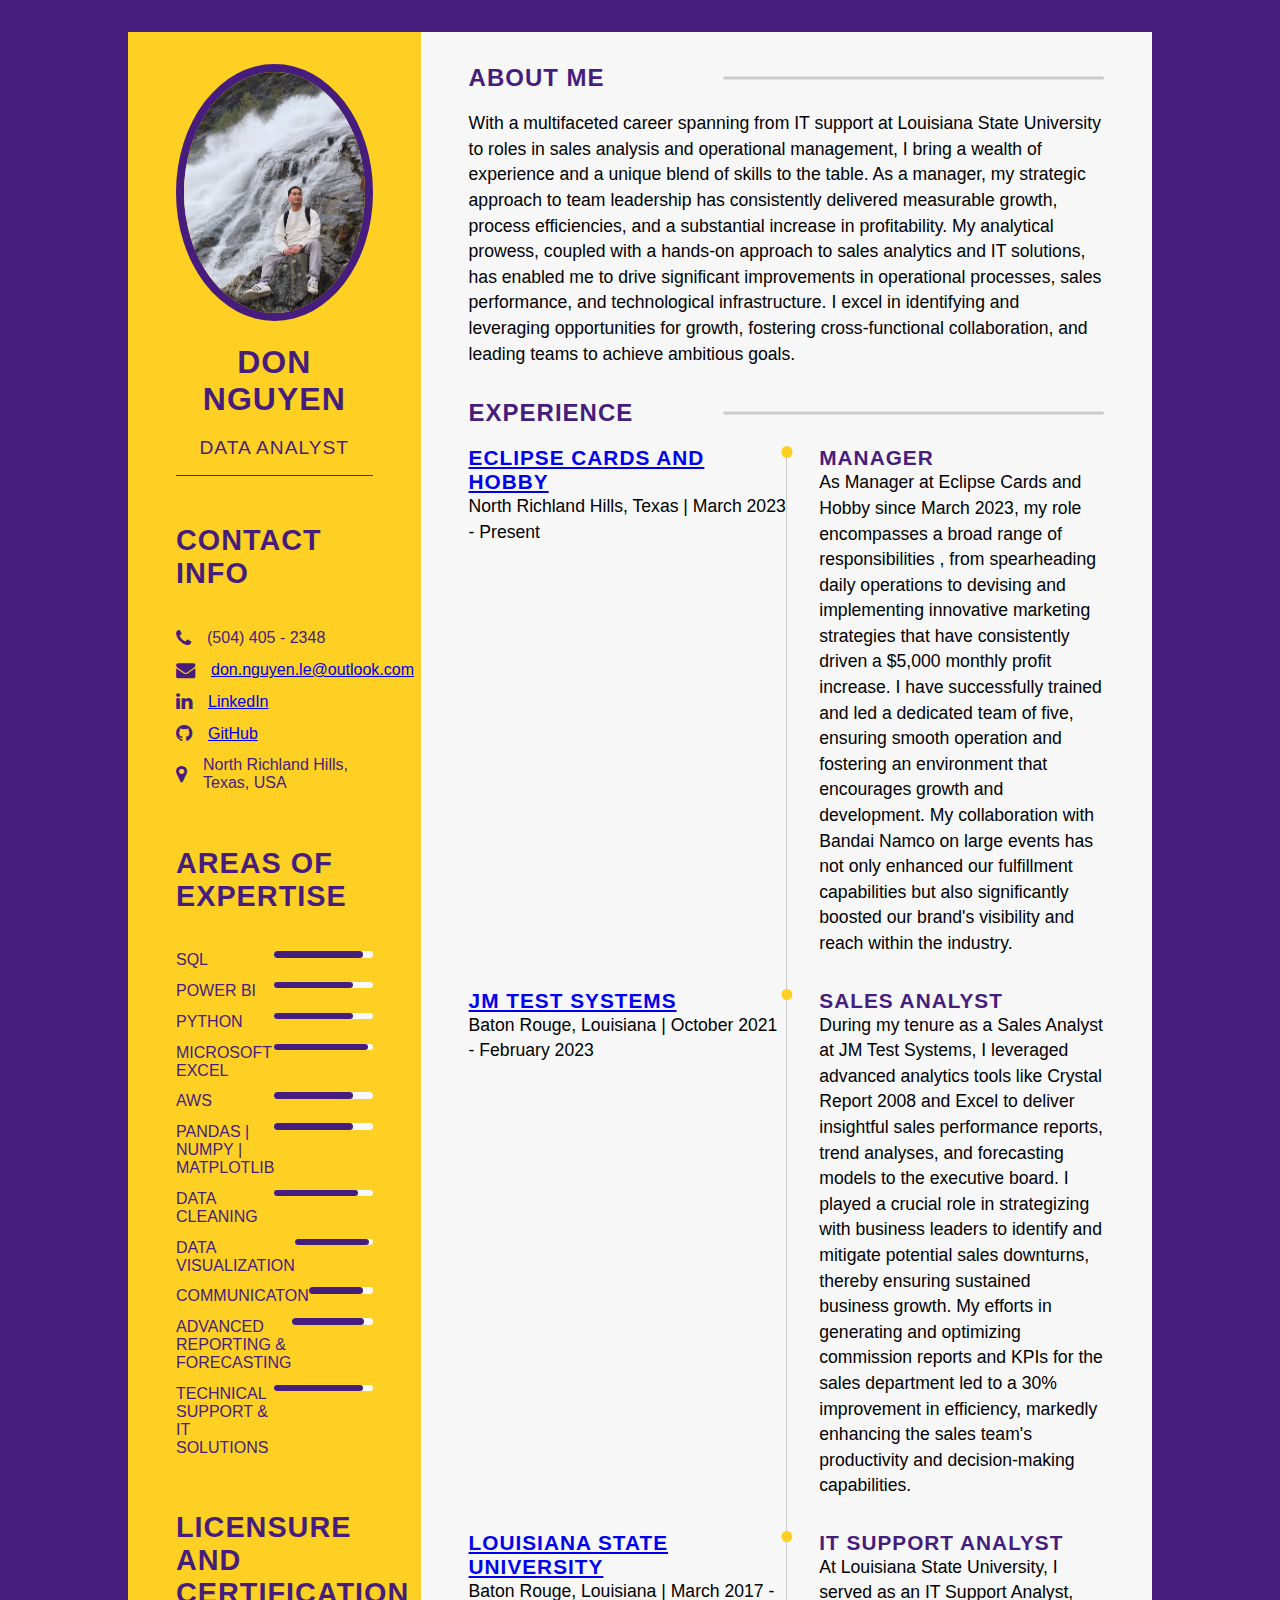
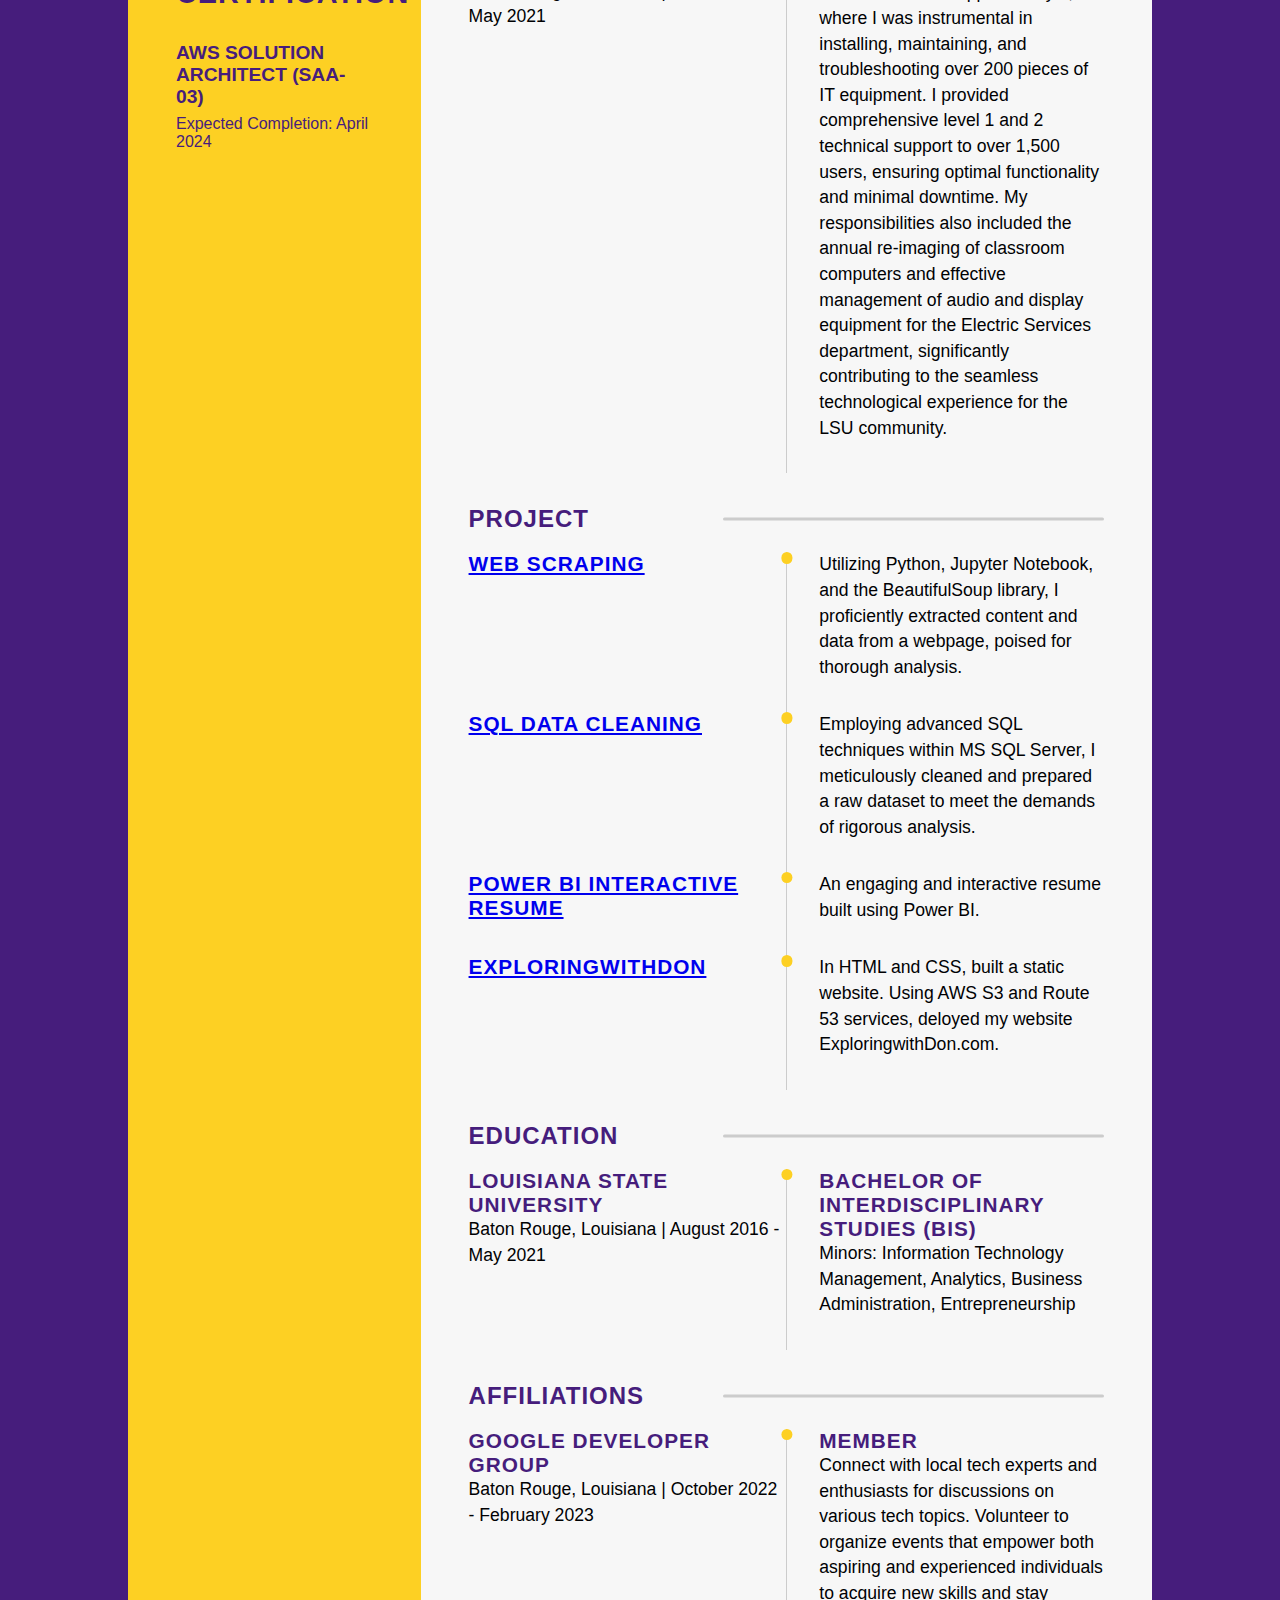
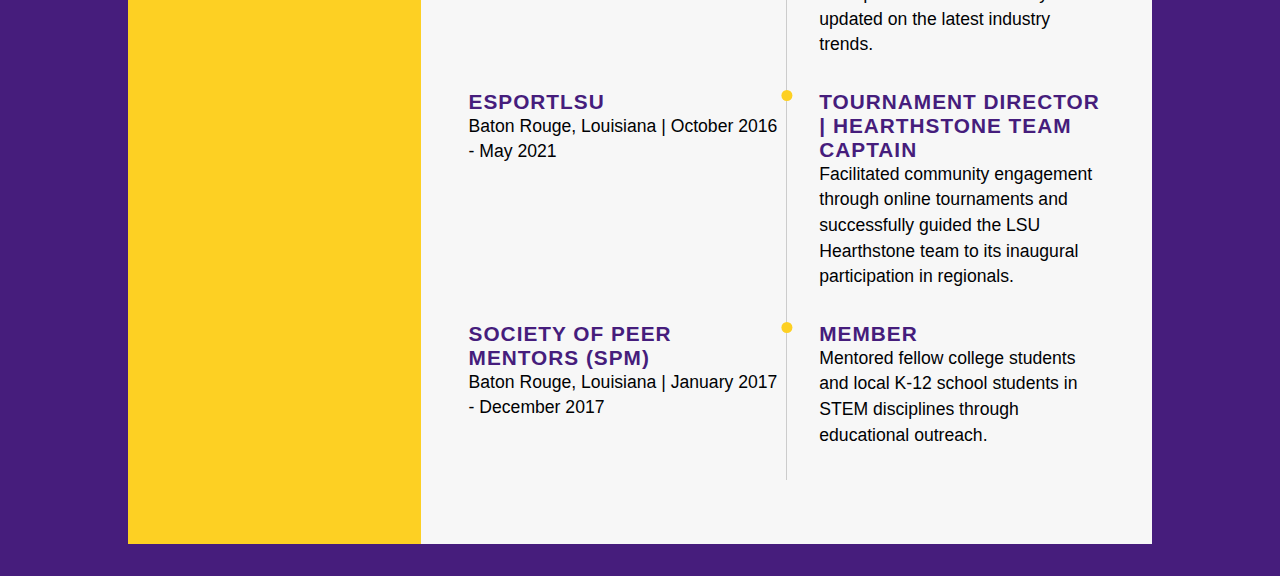
==== AWS/Static Webpage/index.html @ b02abbb2 "Add files via upload" ====
<!DOCTYPE html>
<html lang="en">
<head>
    <meta charset="UTF-8">
    <meta http-equiv="X-UA-Compatible" content="IE=edge">
    <meta name="viewport" content="width=device-width, initial-scale=1.0">
    <title>Resume</title>
    <link rel="preconnect" href="https://fonts.gstatic.com">
    <link rel="stylesheet" href="styles.css">
    <link href="https://fonts.googleapis.com/css2?family=Poppins:wght@100;300;400;600&display=swap" rel="stylesheet">
    <link rel="stylesheet" href="https://cdnjs.cloudflare.com/ajax/libs/font-awesome/4.7.0/css/font-awesome.min.css">
</head>
<body>
    <main class="main-content">
        <section class="left-section">
            <div class="left-content">
                <div class="profile">
                    <div class="image">
                        <img src="avatar.jpg" alt="Profile Picture">
                    </div>
                    <h2 class="name">Don Nguyen</h2>
                    <p class="career">Data Analyst</p>
                </div>
                <div class="contact-info">
                    <h3 class="main-title">Contact Info</h3>
                    <ul>
                        <li>
                            <i class="fa fa-phone"></i>
                            (504) 405 - 2348
                        </li>
                        <li>
                            <i class="fa fa-envelope"></i>
                            <a href="mailto:don.nguyen.le@outlook.com">don.nguyen.le@outlook.com</a>
                        </li>
                        <li>
                            <i class="fa fa-linkedin"></i>
                            <a href="https://www.linkedin.com/in/dngu148/" target="_blank">LinkedIn</a>
                        </li>
                        <li>
                            <i class="fa fa-github"></i>
                            <a href="https://github.com/G1aci3r/Projects" target="_blank">GitHub</a>
                        </li>
                        <li>
                            <i class="fa fa-map-marker"></i>
                            North Richland Hills, Texas, USA
                        </li>
                    </ul>
                </div>
                <div class="skills-section">
                    <h3 class="main-title">Areas of Expertise</h3>
                    <ul>
                        <li>
                            <p class="skill-title">SQL</p>
                            <div class="progress-bar">
                                <div class="progress sql-progress"></div>
                            </div>
                        </li>
                        <li>
                            <p class="skill-title">Power BI</p>
                            <div class="progress-bar">
                                <div class="progress pbi-progress"></div>
                            </div>
                        </li>
                        <li>
                            <p class="skill-title">Python</p>
                            <div class="progress-bar">
                                <div class="progress py-progress"></div>
                            </div>
                        </li>
                        <li>
                            <p class="skill-title">Microsoft Excel</p>
                            <div class="progress-bar">
                                <div class="progress ms-progress"></div>
                            </div>
                        </li>
                        <li>
                            <p class="skill-title">AWS</p>
                            <div class="progress-bar">
                                <div class="progress aws-progress"></div>
                            </div>
                        </li>
                        <li>
                            <p class="skill-title">Pandas | NumPy | Matplotlib</p>
                            <div class="progress-bar">
                                <div class="progress n-progress"></div>
                            </div>
                        </li>
                        <li>
                            <p class="skill-title">Data Cleaning</p>
                            <div class="progress-bar">
                                <div class="progress dc-progress"></div>
                            </div>
                        </li>
                        <li>
                            <p class="skill-title">Data Visualization</p>
                            <div class="progress-bar">
                                <div class="progress dv-progress"></div>
                            </div>
                        </li>
                        <li>
                            <p class="skill-title">Communicaton</p>
                            <div class="progress-bar">
                                <div class="progress com-progress"></div>
                            </div>
                        </li>
                        <li>
                            <p class="skill-title">Advanced Reporting & Forecasting</p>
                            <div class="progress-bar">
                                <div class="progress arf-progress"></div>
                            </div>
                        </li>
                        <li>
                            <p class="skill-title">Technical Support & IT Solutions</p>
                            <div class="progress-bar">
                                <div class="progress sup-progress"></div>
                            </div>
                        </li>
                    </ul>
                </div>
                <div class="licensure-and-certification-section">
                    <h3 class="main-title">Licensure and Certification</h3>
                    <div class="Licensure and Certification">
                        <h6 class="sub-title">AWS Solution Architect (SAA-03)</h6>
                        <p class="sub-para">Expected Completion: April 2024</p>                        
                    </div>
                </div>
            </div>
        </section>
        <section class="right-section">
            <div class="right-main-content">
                <section class="about sect">
                    <h2 class="right-title">About Me</h2>
                    <p class="para">
                        With a multifaceted career spanning from IT support at Louisiana State University to roles in sales analysis 
                        and operational management, I bring a wealth of experience and a unique blend of skills to the table. As a 
                        manager, my strategic approach to team leadership has consistently delivered measurable growth, process 
                        efficiencies, and a substantial increase in profitability. My analytical prowess, coupled with a hands-on 
                        approach to sales analytics and IT solutions, has enabled me to drive significant improvements in operational 
                        processes, sales performance, and technological infrastructure. I excel in identifying and leveraging opportunities 
                        for growth, fostering cross-functional collaboration, and leading teams to achieve ambitious goals. 

                    </p>
                </section>

                <section class="experince sect">
                    <h2 class="right-title">Experience</h2>
                    <div class="timeline">
                        <div class="left-tl-content">
                            <h5 class="tl-title"><a href="https://eclipsecardsandhobby.com/" target="_blank">Eclipse Cards and Hobby</a></h5>
                            <p class="para">North Richland Hills, Texas | March 2023 - Present</p>
                        </div>
                        <div class="right-tl-content">
                            <div class="tl-content">
                                <h5 class="tl-title-2">Manager</h5>
                                <p class="para">
                                    As Manager at Eclipse Cards and Hobby since March 2023, my role encompasses a broad range of responsibilities
                                    , from spearheading daily operations to devising and implementing innovative marketing strategies that have 
                                    consistently driven a $5,000 monthly profit increase. I have successfully trained and led a dedicated team of 
                                    five, ensuring smooth operation and fostering an environment that encourages growth and development. My 
                                    collaboration with Bandai Namco on large events has not only enhanced our fulfillment capabilities but also 
                                    significantly boosted our brand's visibility and reach within the industry.

                                </p>
                            </div>
                        </div>
                    </div>
                    <div class="timeline">
                        <div class="left-tl-content">
                            <h5 class="tl-title"><a href="https://jmtest.com/" target="_blank">JM Test Systems</a></h5>
                            <p class="para">Baton Rouge, Louisiana | October 2021 - February 2023</p>
                        </div>
                        <div class="right-tl-content">
                            <div class="tl-content">
                                <h5 class="tl-title-2">Sales Analyst</h5>
                                <p class="para">
                                    During my tenure as a Sales Analyst at JM Test Systems, I leveraged advanced analytics tools like Crystal 
                                    Report 2008 and Excel to deliver insightful sales performance reports, trend analyses, and forecasting models 
                                    to the executive board. I played a crucial role in strategizing with business leaders to identify and mitigate 
                                    potential sales downturns, thereby ensuring sustained business growth. My efforts in generating and optimizing 
                                    commission reports and KPIs for the sales department led to a 30% improvement in efficiency, markedly enhancing 
                                    the sales team's productivity and decision-making capabilities.

                                </p>
                            </div>
                        </div>
                    </div>
                    <div class="timeline">
                        <div class="left-tl-content">
                            <h5 class="tl-title"><a href="https://www.lsu.edu/its/index.php" target="_blank">Louisiana State University</a></h5>
                            <p class="para">Baton Rouge, Louisiana | March 2017 - May 2021</p>
                        </div>
                        <div class="right-tl-content">
                            <div class="tl-content">
                                <h5 class="tl-title-2">IT Support Analyst</h5>
                                <p class="para">
                                    At Louisiana State University, I served as an IT Support Analyst, where I was instrumental in installing, maintaining, 
                                    and troubleshooting over 200 pieces of IT equipment. I provided comprehensive level 1 and 2 technical support to over 
                                    1,500 users, ensuring optimal functionality and minimal downtime. My responsibilities also included the annual re-imaging 
                                    of classroom computers and effective management of audio and display equipment for the Electric Services department, 
                                    significantly contributing to the seamless technological experience for the LSU community.

                                </p>
                            </div>
                        </div>
                    </div>
                </section>
                <section class="projects sect">
                    <h2 class="right-title">Project</h2>
                    <div class="timeline">
                        <div class="left-tl-content">
                            <h5 class="tl-title"><a href="https://github.com/G1aci3r/Projects/tree/master/Web%20Scraping" target="_blank">Web Scraping</a></h5>
                        </div>
                        <div class="right-tl-content">
                            <div class="tl-content">
                                <h5 class="tl-title-2"></h5>
                                <p class="para">
                                    Utilizing Python, Jupyter Notebook, and the BeautifulSoup library, I proficiently extracted content and data from a webpage, poised for thorough analysis.
                                </p>
                            </div>
                        </div>
                    </div>
                    <div class="timeline">
                        <div class="left-tl-content">
                            <h5 class="tl-title"><a href="https://github.com/G1aci3r/Projects/tree/master/SQL" target="_blank">SQL Data Cleaning</a></h5>
                        </div>
                        <div class="right-tl-content">
                            <div class="tl-content">
                                <h5 class="tl-title-2"></h5>
                                <p class="para">  
                                Employing advanced SQL techniques within MS SQL Server, I meticulously cleaned and prepared a raw dataset to meet the demands of rigorous analysis.
                                </p>
                            </div>
                        </div>
                    </div>
                    <div class="timeline">
                        <div class="left-tl-content">
                            <h5 class="tl-title"><a href="https://github.com/G1aci3r/Projects/tree/master/Power%20BI" target="_blank">Power BI Interactive Resume</a></h5>
                        </div>
                        <div class="right-tl-content">
                            <div class="tl-content">
                                <h5 class="tl-title-2"></h5>
                                <p class="para">  
                                An engaging and interactive resume built using Power BI.
                            </div>
                        </div>
                    </div>
                    <div class="timeline">
                        <div class="left-tl-content">
                            <h5 class="tl-title"><a href="https://github.com/G1aci3r/Projects/tree/master/Power%20BI" target="_blank">ExploringwithDon</a></h5>
                        </div>
                        <div class="right-tl-content">
                            <div class="tl-content">
                                <h5 class="tl-title-2"></h5>
                                <p class="para">  
                                In HTML and CSS, built a static website. Using AWS S3 and Route 53 services, deloyed my website ExploringwithDon.com.
                            </div>
                        </div>
                    </div>
                </section>
                <section class="education sect">
                    <h2 class="right-title">education</h2>
                    <div class="timeline">
                        <div class="left-tl-content">
                            <h5 class="tl-title">Louisiana State University</h5>
                            <p class="para">Baton Rouge, Louisiana | August 2016 - May 2021</p>
                        </div>
                        <div class="right-tl-content">
                            <div class="tl-content">
                                <h5 class="tl-title-2">Bachelor of Interdisciplinary Studies (BIS)</h5>
                                <p class="para">
                                    Minors: Information Technology Management, Analytics, Business Administration, Entrepreneurship
                                </p>
                            </div>
                        </div>
                    </div>
                </section>
                <section class="affiliations sect">
                    <h2 class="right-title">Affiliations</h2>
                    <div class="timeline">
                        <div class="left-tl-content">
                            <h5 class="tl-title">Google Developer Group</h5>
                            <p class="para">Baton Rouge, Louisiana | October 2022 - February 2023</p>
                        </div>
                        <div class="right-tl-content">
                            <div class="tl-content">
                                <h5 class="tl-title-2">Member</h5>
                                <p class="para">
                                    Connect with local tech experts and enthusiasts for discussions on various tech topics. Volunteer to organize 
                                    events that empower both aspiring and experienced individuals to acquire new skills and stay updated on the 
                                    latest industry trends.
                                </p>
                            </div>
                        </div>
                    </div>
                    <div class="timeline">
                        <div class="left-tl-content">
                            <h5 class="tl-title">eSportLSU</h5>
                            <p class="para">Baton Rouge, Louisiana | October 2016 - May 2021</p>
                        </div>
                        <div class="right-tl-content">
                            <div class="tl-content">
                                <h5 class="tl-title-2">Tournament Director | Hearthstone Team Captain</h5>
                                <p class="para">
                                    Facilitated community engagement through online tournaments and successfully guided the LSU Hearthstone team to its 
                                    inaugural participation in regionals.
                            </div>
                        </div>
                    </div>
                    <div class="timeline">
                        <div class="left-tl-content">
                            <h5 class="tl-title">Society of Peer Mentors (SPM)</h5>
                            <p class="para">Baton Rouge, Louisiana | January 2017 - December 2017</p>
                        </div>
                        <div class="right-tl-content">
                            <div class="tl-content">
                                <h5 class="tl-title-2">Member</h5>
                                <p class="para">
                                    Mentored fellow college students and local K-12 school students in STEM 
                                    disciplines through educational outreach.

                            </div>
                        </div>
                    </div>
                </section>
            </div>
        </section>
    </main>
</body>
</html>
---- AWS/Static Webpage/styles.css ----
*{
    padding: 0;
    margin: 0;
    box-sizing: border-box;
    list-style: none;
    font-family: 'Nunito', sans-serif;
}

body{
    background-color: #461D7C;
}

.main-content{
    min-height: 100vh;
    width: 80%;
    margin: 2rem auto;
    display: grid;
    grid-template-columns: repeat(7, 1fr);
}

.left-section{
    grid-column: span 2;
    height: 100%;
    background-color: #FDD023;
}
.right-section{
    grid-column: span 5;
    background-color: #f7f7f7;
    height: 100%;
}


.left-content{
    padding: 2rem 3rem;
}
.profile{
    width: 100%;
    border-bottom: 1px solid #461D7C;
}

.image{
    width: 100%;
    text-align: center;
}
.profile img{
    width: 100%;
    border-radius: 50%;
    border: 8px solid #461D7C;
    
}

.name{
    font-size: 2rem;
    color: #461D7C;
    text-align: center;
    text-transform: uppercase;
    letter-spacing: 1px;
    padding: 1.2rem 0;
}

.career{
    font-size: 1.2rem;
    color: #461D7C;
    text-align: center;
    text-transform: uppercase;
    letter-spacing: 1px;
    padding-bottom: 1rem;
}

.main-title{
    font-size: 1.8rem;
    text-transform: uppercase;
    letter-spacing: 1px;
    color: #461D7C;
    padding-top: 3rem;
}

.contact-info ul{
    padding-top: 2rem;
}

.contact-info ul li{
    padding: .4rem 0;
    display: flex;
    align-items: center;
    color: #461D7C;
}
.contact-info ul li i{
    padding-right: 1rem;
    font-size: 1.2rem;
    color: #461D7C;
}

.skills-section ul{
    padding-top: 2rem;
}
.skills-section ul li{
    display: grid;
    grid-template-columns: repeat(2, 1fr);
    padding: .4rem 0;
}

.progress-bar{
    width: 100%;
    height: .4rem;
    background-color: #f9f9fa;
    position: relative;
    border-radius: 12px;
}
.progress{
    height: 100%;
    position: absolute;
    left: 0;
    background-color: #461D7C;
    border-radius: 12px;
}
.sql-progress{
    width: 90%;
}
.pbi-progress{
    width: 80%;
}
.py-progress{
    width: 80%;
}
.ms-progress{
    width: 95%;
}
.aws-progress{
    width: 80%;
}
.n-progress{
    width: 80%;
}
.dc-progress{
    width: 85%;
}
.dv-progress{
    width: 95%;
}
.com-progress{
    width: 85%;
}
.sup-progress{
    width: 90%;
}
.arf-progress{
    width: 90%;
}

.skill-title{
    text-transform: uppercase;
    color: #461D7C;
    font-size: 1rem;
}

.sub-title{
    padding-top: 2rem;
    font-size: 1.2rem;
    text-transform: uppercase;
    color: #461D7C;
}

.sub-para{
    color: #461D7C;
    padding: .4rem 0;
}

.licensure-and-certification-section li{
    color: #461D7C;
    padding: .2rem 0;
}
.licensure-and-certification-section li i{
    padding-right: .5rem;
    font-size: 1.2rem;
    color: #461D7C;
}

.right-main-content{
    padding: 2rem 3rem;
}


.right-title{
    letter-spacing: 1px;
    text-transform: uppercase;
    color: #461D7C;
    margin-bottom: 1.2rem;
    position: relative;
}

.right-title::after{
    content: "";
    position: absolute;
    width: 60%;
    height: .2rem;
    background-color: #ccc;
    border-radius: 12px;
    right: 0;
    top: 50%;
    transform: translateY(-50%);
}

.para{
    line-height: 1.6rem;
    color: #000103;
    font-size: 1.1rem;
}

.sect{
    padding-bottom: 2rem;
}

.timeline{
    display: grid;
    grid-template-columns: repeat(2, 1fr);
}

.tl-title{
    letter-spacing: 1px;
    font-size: 1.3rem;
    color: #461D7C;
    text-transform: uppercase;
}
.tl-title-2{
    letter-spacing: 1px;
    font-size: 1.3rem;
    color: #461D7C;
    text-transform: uppercase;
}

.tl-content{
    border-left: 1px solid #ccc;
    padding-left: 2rem;
    position: relative;
    padding-bottom: 2rem;
}

.tl-title-2::before{
    content: "";
    position: absolute;
    width: .7rem;
    height: .7rem;
    background-color: #FDD023;
    border-radius: 50%;
    transform: translateX(-50%);
    left: 0;
}

/*Media Querries*/
@media screen and (max-width:823px){
    .right-title::after{
        width: 40%;
    }
}
@media screen and (max-width:681px){
    .right-title::after{
        width: 30%;
    }
}
@media screen and (max-width:780px){
    .timeline{
        grid-template-columns: repeat(1, 1fr);
    }
}
@media screen and (max-width:780px){
    .left-section{
        grid-column: span 3;
    }
    .right-section{
        grid-column: span 4;
    }
}
@media screen and (max-width:1200px){
    .main-content{
        grid-template-columns: repeat(1, 1fr);
    }
    .profile img{
        width: 40%;
    }
}
@media screen and (max-width:700px){
    .profile img{
        width: 60%;
    }
}
@media screen and (max-width:390px){
    .name{
        font-size: 1.5rem;
    }
}
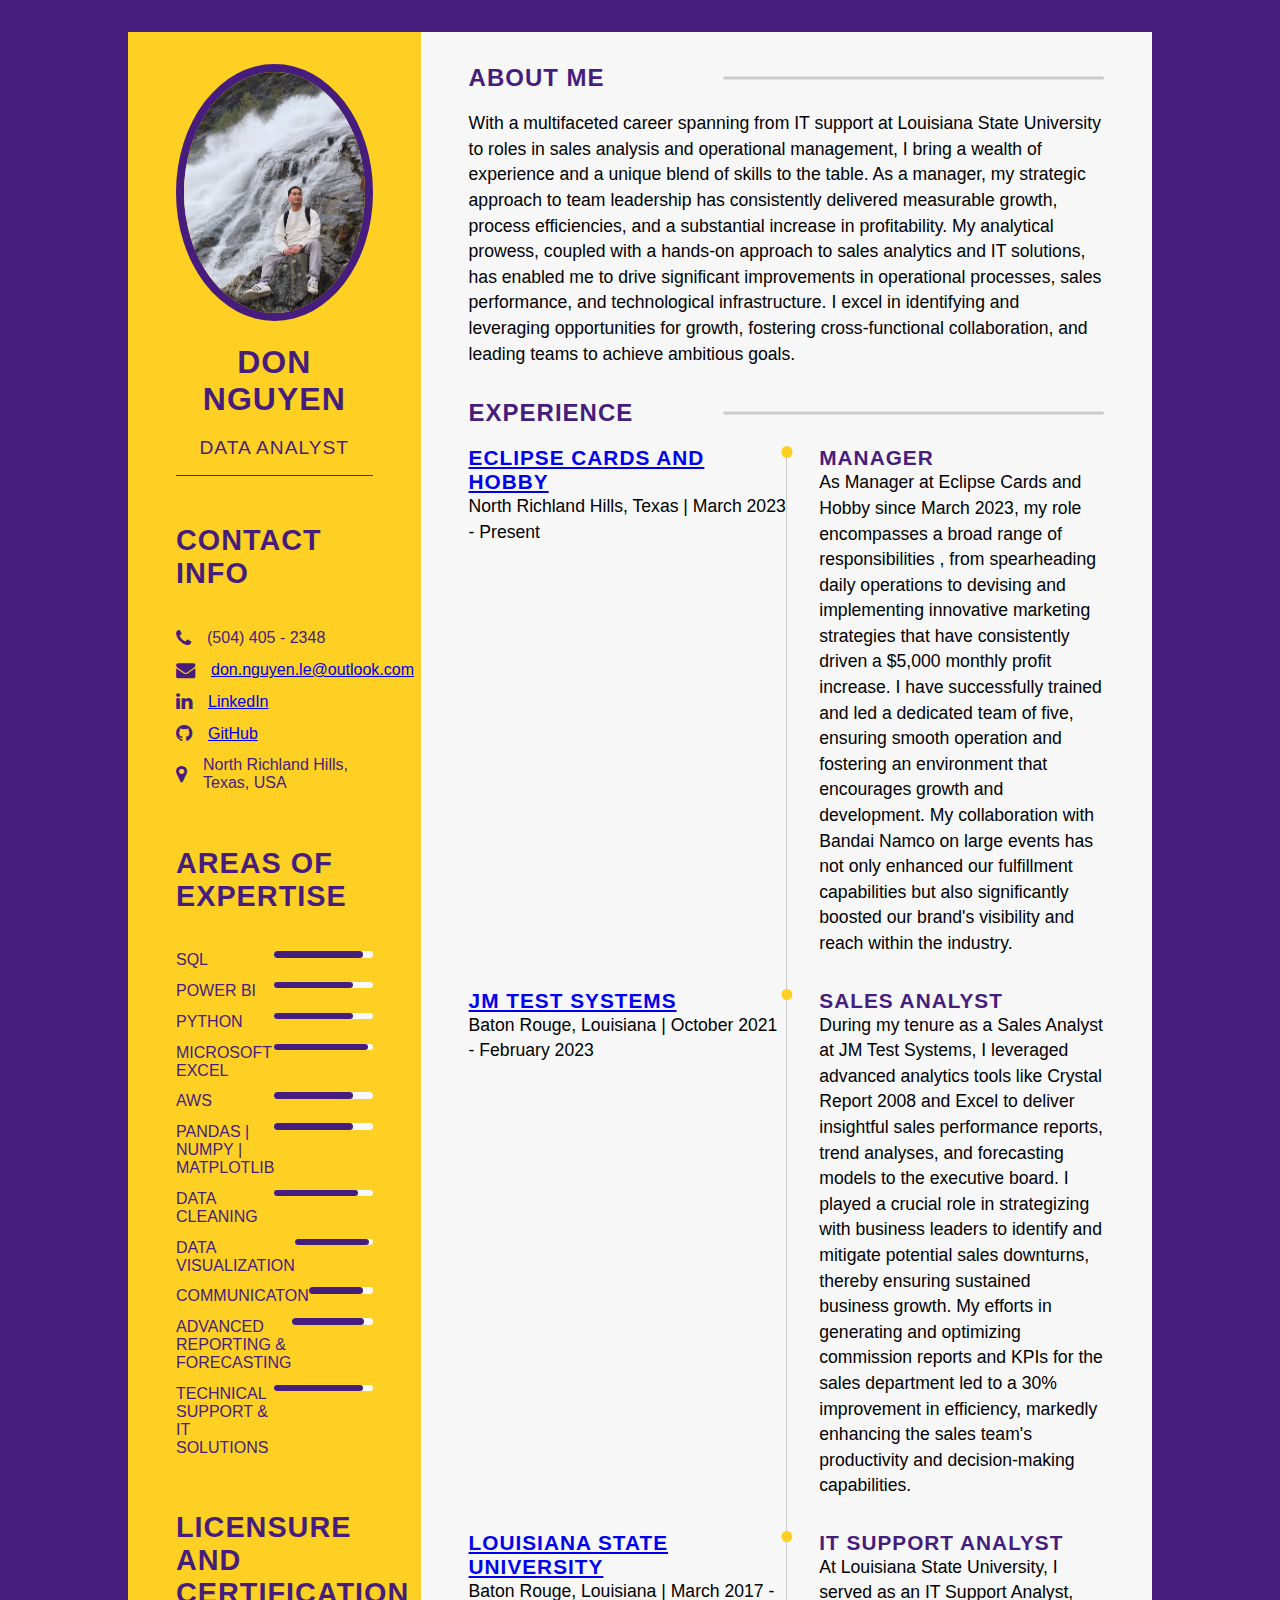
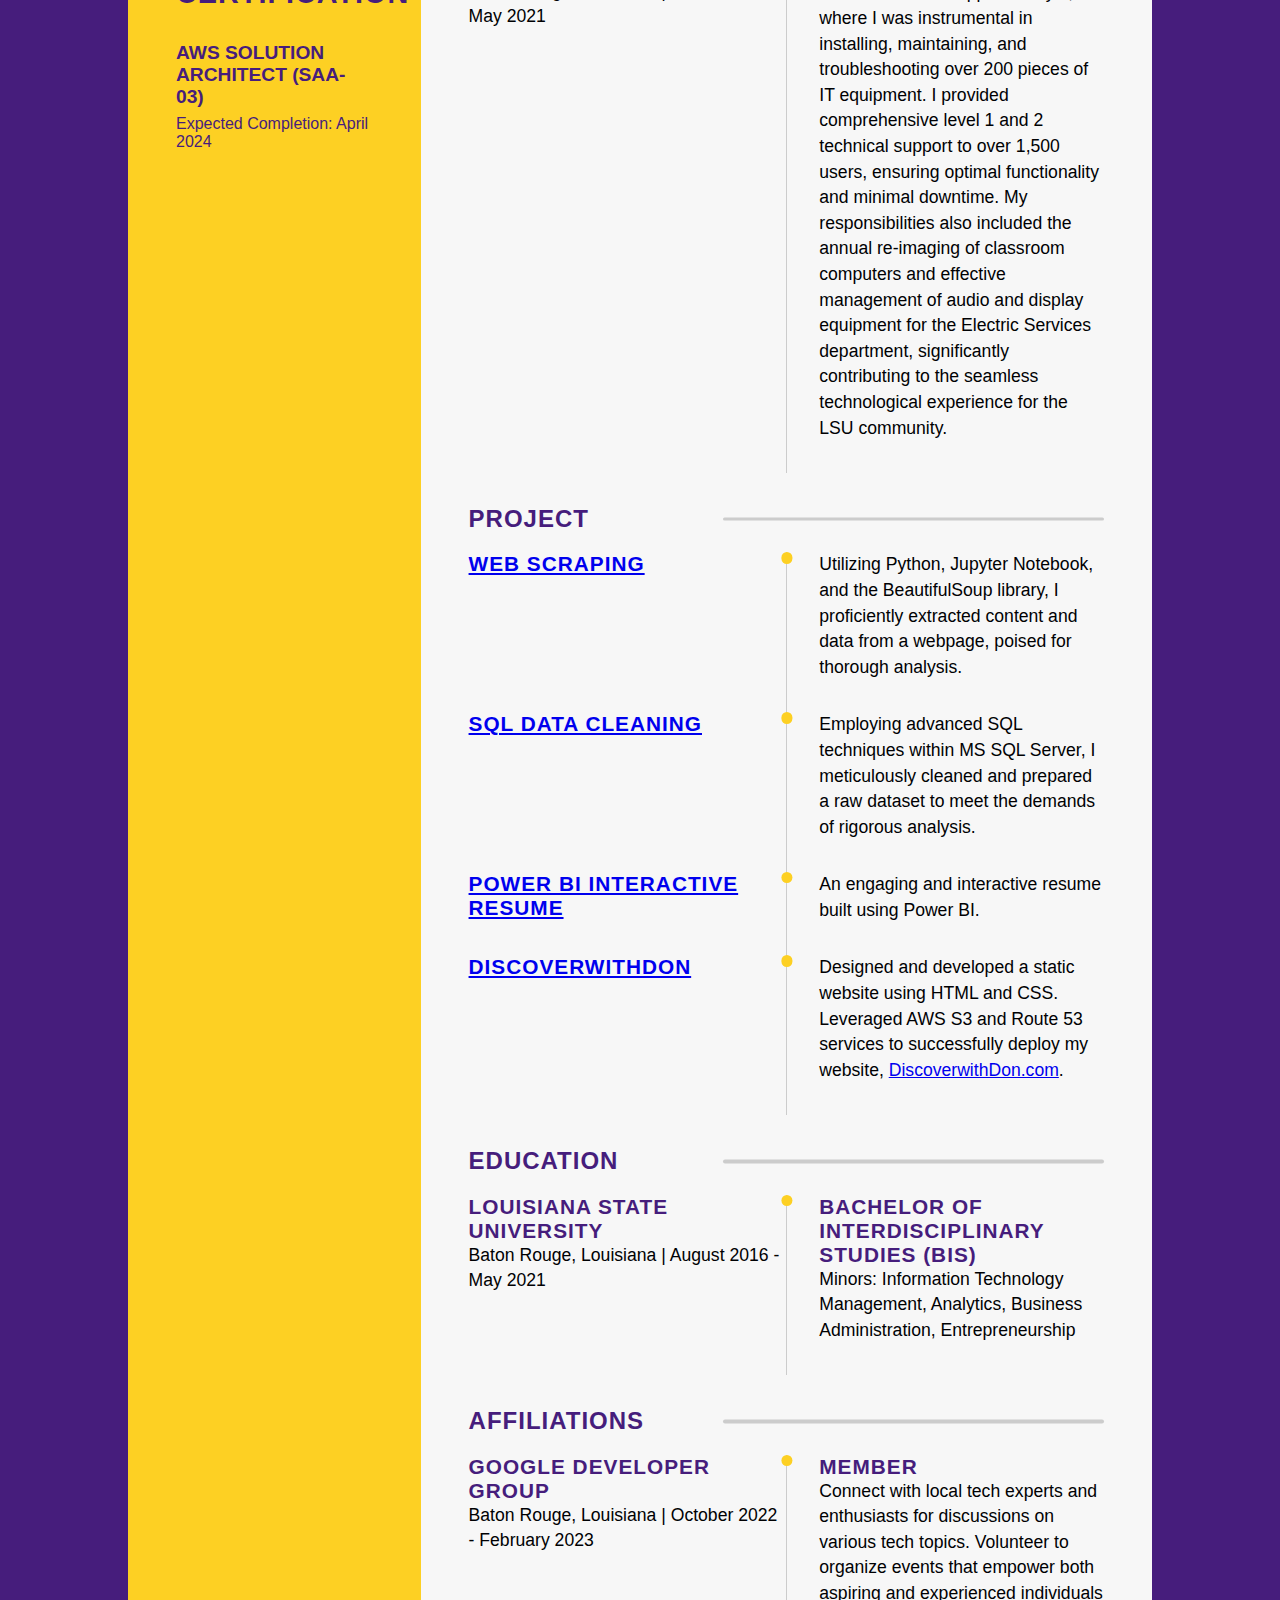
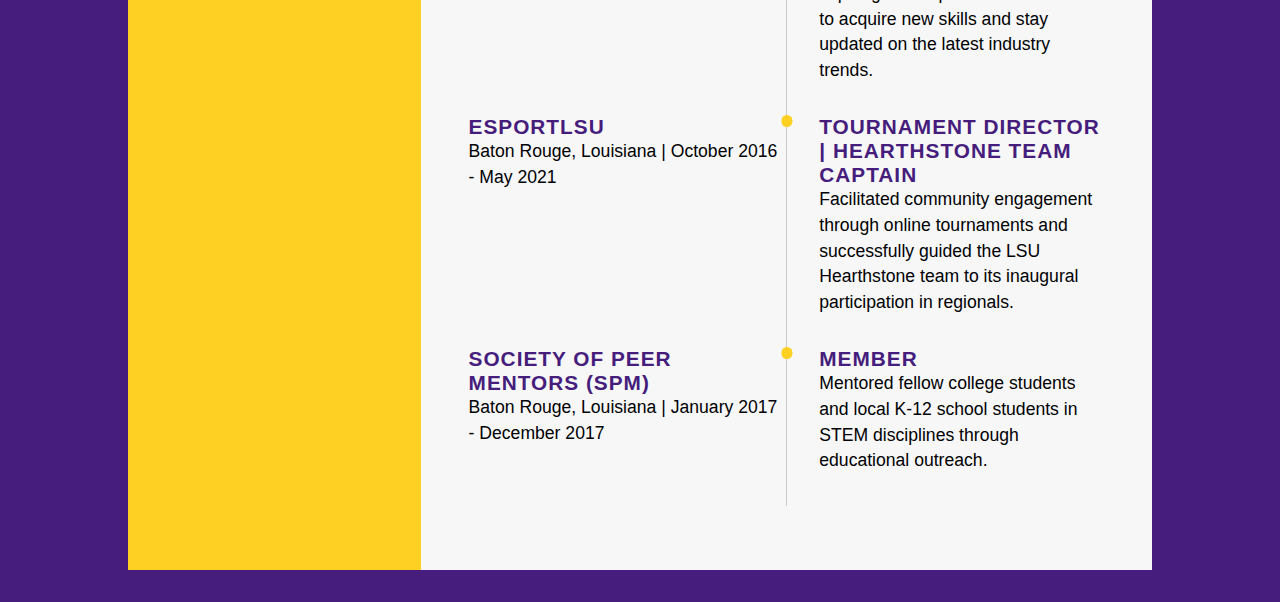
==== commit 16ffcdc1: "Add files via upload" ====
--- a/AWS/Static Webpage/index.html
+++ b/AWS/Static Webpage/index.html
@@ -246,13 +246,13 @@
                     </div>
                     <div class="timeline">
                         <div class="left-tl-content">
-                            <h5 class="tl-title"><a href="https://github.com/G1aci3r/Projects/tree/master/Power%20BI" target="_blank">ExploringwithDon</a></h5>
+                            <h5 class="tl-title"><a href="https://github.com/G1aci3r/Projects/tree/master/AWS/Static%20Webpage" target="_blank">DiscoverwithDon</a></h5>
                         </div>
                         <div class="right-tl-content">
                             <div class="tl-content">
                                 <h5 class="tl-title-2"></h5>
                                 <p class="para">  
-                                In HTML and CSS, built a static website. Using AWS S3 and Route 53 services, deloyed my website ExploringwithDon.com.
+                                    Designed and developed a static website using HTML and CSS. Leveraged AWS S3 and Route 53 services to successfully deploy my website, <a href="http://discoverwithdon.com/" target="_blank">DiscoverwithDon.com</a>.
                             </div>
                         </div>
                     </div>
